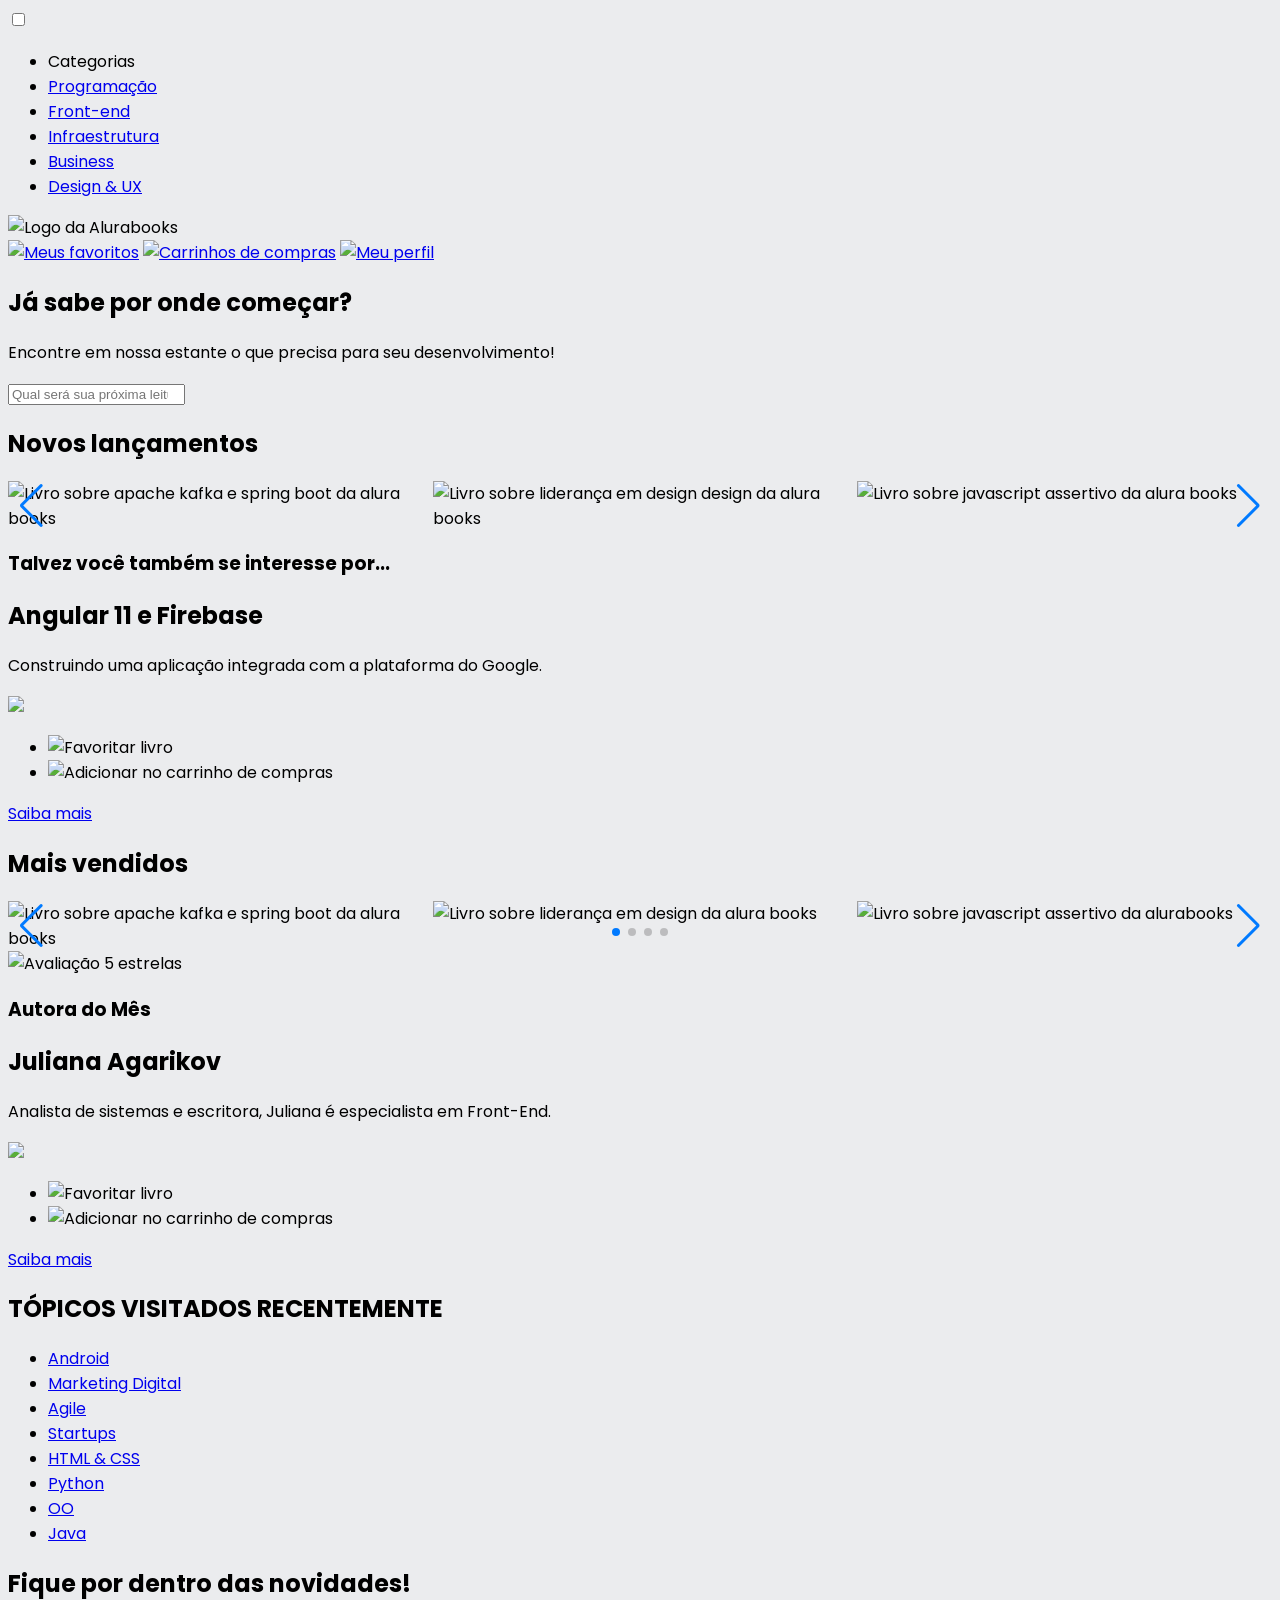
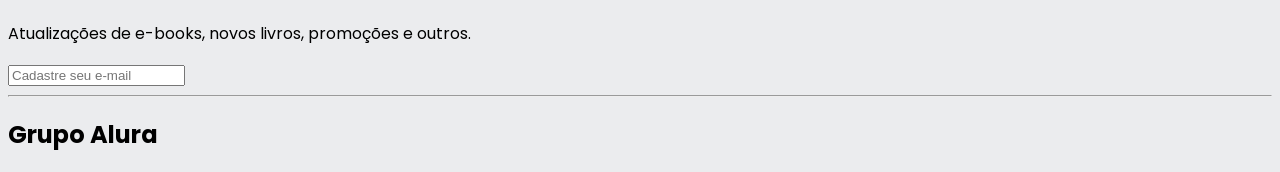
==== index.html @ b22db91e "Rename index (1).html to index.html" ====
<!DOCTYPE html>
<html>
 
<head>
  <meta charset="UTF-8">
  <meta name="viewport" content="width=device-width, initial-scale=1.0">
  <title>AluraBooks</title>
  <link rel="stylesheet" href="reset.css">
  <link rel="preconnect" href="https://fonts.googleapis.com">
  <link rel="preconnect" href="https://fonts.gstatic.com" crossorigin>
  <link href="https://fonts.googleapis.com/css2?family=Poppins:wght@300;400;500;700&display=swap" rel="stylesheet">
  <link rel="stylesheet" href="https://cdn.jsdelivr.net/npm/swiper@11/swiper-bundle.min.css" />
  <link rel="stylesheet" href="styles.css">
</head>

<body>
  <header class="cabeçalho">
    <div class="container">
      <input type="checkbox" id="menu" class="container__botao">
      <label for="menu">
        <span class="cabeçalho__menu-hamburguer container__imagem"></span>
      </label>
      <ul class="lista-menu">
        <li class="lista-menu__titulo">Categorias</li>
        <li class="lista-menu__item">
          <a href="#" class="lista-menu__link">Programação</a>
        </li>
        <li class="lista-menu__item">
          <a href="#" class="lista-menu__link">Front-end</a>
        </li>
        <li class="lista-menu__item">
          <a href="#" class="lista-menu__link">Infraestrutura</a>
        </li>
        <li class="lista-menu__item">
          <a href="#" class="lista-menu__link">Business</a>
        </li>
        <li class="lista-menu__item">
          <a href="#" class="lista-menu__link">Design & UX</a>
        </li>
      </ul>
      <img src="img/Logo.svg" alt="Logo da Alurabooks" class="container__imagem">
    </div>
    <div class="container">
      <a href="#"><img src="img/Favoritos.svg" alt="Meus favoritos" class="container__imagem"></a>
      <a href="#"><img src="img/Compras.svg" alt="Carrinhos de compras" class="container__imagem"></a>
      <a href="#"><img src="img/Usuario.svg" alt="Meu perfil" class="container__imagem"></a>
    </div>
  </header>

  <section class="banner">
    <h2 class="banner__titulo">Já sabe por onde começar?</h2>
    <p class="banner__texto">Encontre em nossa estante o que precisa para seu desenvolvimento!</p>
    <input type="search" class="banner__pesquisa" placeholder="Qual será sua próxima leitura?">
  </section>

  <section class="carrossel">
    <h2 class="carrossel__titulo">Novos lançamentos</h2>
    <!-- Slider main container -->
    <div class="swiper">
      <!-- Additional required wrapper -->
      <div class="swiper-wrapper">
        <!-- Slides -->
        <div class="swiper-slide"><img src="img/Apachekafka.svg"
            alt="Livro sobre apache kafka e spring boot da alura books"></div>
        <div class="swiper-slide"><img src="img/Liderança.svg"
            alt="Livro sobre liderança em design design da alura books"></div>
        <div class="swiper-slide"><img src="img/Javascript.svg" alt="Livro sobre javascript assertivo da alura books">
        </div>
        <div class="swiper-slide">
          <img src="img/Guia Front-end.svg" alt="Livro Guia front end" />
        </div>
        <div class="swiper-slide">
          <img src="img/Portugol.svg" alt="Livro sobre portugol" />
        </div>
        <div class="swiper-slide">
          <img src="img/Acessibilidade.svg" alt="Livro sobre acessibilidade" />
        </div>
      </div>

      <!-- If we need navigation buttons -->
      <div class="swiper-button-prev"></div>
      <div class="swiper-button-next"></div>

    </div>

    <div class="card">
      <div class="card__descrição">
        <div class="descrição">
          <h3 class="descrição__titulo">Talvez você também se interesse por...</h3>
          <h2 class="descrição__titulo-livro">Angular 11 e Firebase</h2>
          <p class="descrição__texto">
            Construindo uma aplicação integrada com a plataforma do Google.
          </p>
        </div>
        <img src="img/Angular.svg" class="descrição__imagem" />
      </div>
      <div class="card__botões">
        <ul class="botões">
          <li class="botões__item">
            <img src="img/Favoritos.svg" alt="Favoritar livro" />
          </li>
          <li class="botões__item">
            <img src="img/Compras.svg" alt="Adicionar no carrinho de compras" />
          </li>
        </ul>
        <a href="#" class="botões__ancora">Saiba mais</a>
      </div>
    </div>

  </section>

  <section class=”carrossel”>
    <h2 class="carrossel__titulo">Mais vendidos</h2>
    <div class="swiper">
      <!-- Additional required wrapper -->
      <!-- If we need pagination -->
      <div class="swiper-pagination"></div>

      <div class="swiper-wrapper">
        <!-- Slides -->
        <div class="swiper-slide"><img src="img/ApacheKafka.svg"
            alt="Livro sobre apache kafka e spring boot da alura books"></div>
        <div class="swiper-slide"><img src="img/Liderança.svg" alt="Livro sobre liderança em design da alura books">
        </div>
        <div class="swiper-slide"><img src="img/Javascript.svg" alt="Livro sobre javascript assertivo da alurabooks">
        </div>
        <div class="swiper-slide"><img src="img/Guia Front-end.svg" alt="Livro Guia front end"></div>
        <div class="swiper-slide"><img src="img/Portugol.svg" alt="Livro sobre portugol"></div>
        <div class="swiper-slide"><img src="img/Acessibilidade.svg" alt="livro sobre acessibilidade"></div>
      </div>

      <!-- If we need navigation buttons -->
      <div class="swiper-button-prev"></div>
      <div class="swiper-button-next"></div>
    </div>

    <div class="card">
      <!-- 1º linha -->
      <div class="card__descrição">
        <!-- 1º coluna -->
        <div class="descrição">
          <img src="img/Estrelinhas.svg" alt="Avaliação 5 estrelas">
          <h3 class="descrição__titulo">Autora do Mês</h3>
          <h2 class="descrição__titulo-livro">Juliana Agarikov</h2>
          <p class="descrição__texto">Analista de sistemas e escritora, Juliana é especialista em Front-End.
          </p>
        </div>
        <!-- 2º coluna -->
        <img src="img/Escritora.svg" class="descrição__imagem">
      </div>

      <!-- 2º linha -->
      <div class="card__botões">
        <!-- 1º coluna -->
        <ul class="botões">
          <li class="botões__item"><img src="img/Favoritos.svg" alt="Favoritar livro"></li>
          <li class="botões__item"><img src="img/Compras.svg" alt="Adicionar no carrinho de compras"></li>
        </ul>
        <!-- 2º coluna -->
        <a href="#" class="botões__ancora">Saiba mais</a>
      </div>
    </div>



  </section>

  <section class="tópicos">
    <h2 class="tópicos__titulo">TÓPICOS VISITADOS RECENTEMENTE</h2>
    <ul class="tópicos__lista">
      <li class="tópicos__item"><a href="#" class="tópicos__link">Android</a></li>
      <li class="tópicos__item">
        <a href="#" class="tópicos__link">Marketing Digital</a>
      </li>
      <li class="tópicos__item">
        <a href="#" class="tópicos__link">Agile</a>
      </li>
      <li class="tópicos__item">
        <a href="#" class="tópicos__link">Startups</a>
      </li>
      <li class="tópicos__item">
        <a href="#" class="tópicos__link">HTML & CSS</a>
      </li>
      <li class="tópicos__item">
        <a href="#" class="tópicos__link">Python</a>
      </li>
      <li class="tópicos__item">
        <a href="#" class="tópicos__link">OO</a>
      </li>
      <li class="tópicos__item">
        <a href="#" class="tópicos__link">Java</a>
      </li>
    </ul>
  </section>

  <section class="contato">
    <h2 class="contato__titulo">Fique por dentro das novidades!</h2>
    <p class="contato__texto">
      Atualizações de e-books, novos livros, promoções e outros.
    </p>
    <input type="email" placeholder="Cadastre seu e-mail" class="contato__email" />
  </section>

  <hr />

  <footer class="rodapé">
    <h2 class="rodapé__titulo">Grupo Alura</h2>
  </footer>

  <script src="https://cdn.jsdelivr.net/npm/swiper@11/swiper-bundle.min.js"></script>
  <script>
    const swiper = new Swiper(".swiper", {
      spaceBetween: 10,
      slidesPerView: 3,
      pagination: {
        el: ".swiper-pagination",
        type: "bullets",
      },
    });
  </script>
</body>

</html>
---- styles.css ----
@import url("styles/header.css");
@import url("styles/banner.css");
@import url("styles/carrossel.css");
@import url("styles/topicos.css");
@import url("styles/contato.css");
@import url("styles/rodapé.css");

:root {
    --cor-de-fundo: #EBECEE;
    --branco: #FFFFFF;
    --laranja: #EB9B00;
    --azul-degrade: linear-gradient(97.54deg, #002f52 35.49%, #326589 165.37%);
    --fonte-principal: "Poppins";
    --azul: #002F52;
}

body {
    background-color: var(--cor-de-fundo);
    font-family: var(--fonte-principal);
    font-size: 16px;
    font-weight: 400;
}
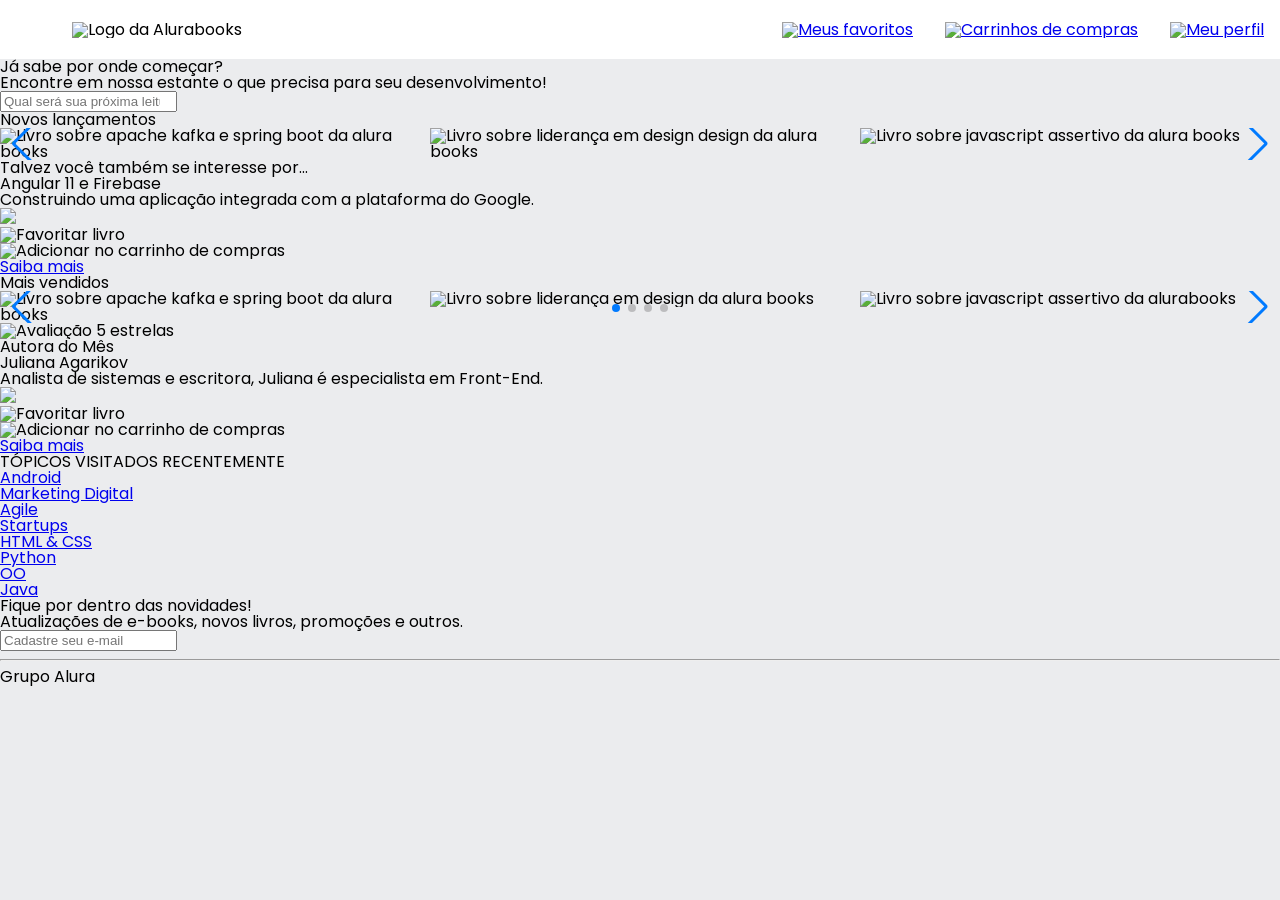
==== commit abde671b: "Atualizar o index.html" ====
--- a/index.html
+++ b/index.html
@@ -11,6 +11,7 @@
   <link href="https://fonts.googleapis.com/css2?family=Poppins:wght@300;400;500;700&display=swap" rel="stylesheet">
   <link rel="stylesheet" href="https://cdn.jsdelivr.net/npm/swiper@11/swiper-bundle.min.css" />
   <link rel="stylesheet" href="styles.css">
+<link rel="stylesheet" href="header.css">
 </head>
 
 <body>
--- a/header.css
+++ b/header.css
@@ -0,0 +1,59 @@
+.cabeçalho__menu-hamburguer {
+    width: 24px;
+    height: 24px;
+    display: inline-block;
+    background-image: url("../img/Menu.svg");
+    background-repeat: no-repeat;
+    background-position: center;
+} 
+
+.cabeçalho {
+    background-color: var(--branco);
+    display: flex;
+    justify-content: space-between;
+    align-items: center;
+    position: relative;
+}
+
+.container {
+    display: flex;
+    align-items: center;
+}
+
+.container__imagem {
+    padding: 1em;
+}
+
+.lista-menu {
+    display: none;
+    position: absolute;
+    top: 100%;
+    width: 60vw;
+}
+
+.container__botao:checked ~ .lista-menu {
+    display: block;
+}
+
+.lista-menu__titulo,
+.lista-menu__item {
+    padding: 1em;
+    background-color: var(--branco);
+}
+
+.lista-menu__titulo {
+    color: var(--laranja);
+    font-weight: 700;
+}
+
+.lista-menu__link {
+    background: var(--azul-degrade);
+    -webkit-background-clip: text;
+    -webkit-text-fill-color: transparent;
+    background-clip: text;
+    text-transform: uppercase;
+}
+
+.container__botao {
+    display: none;
+}
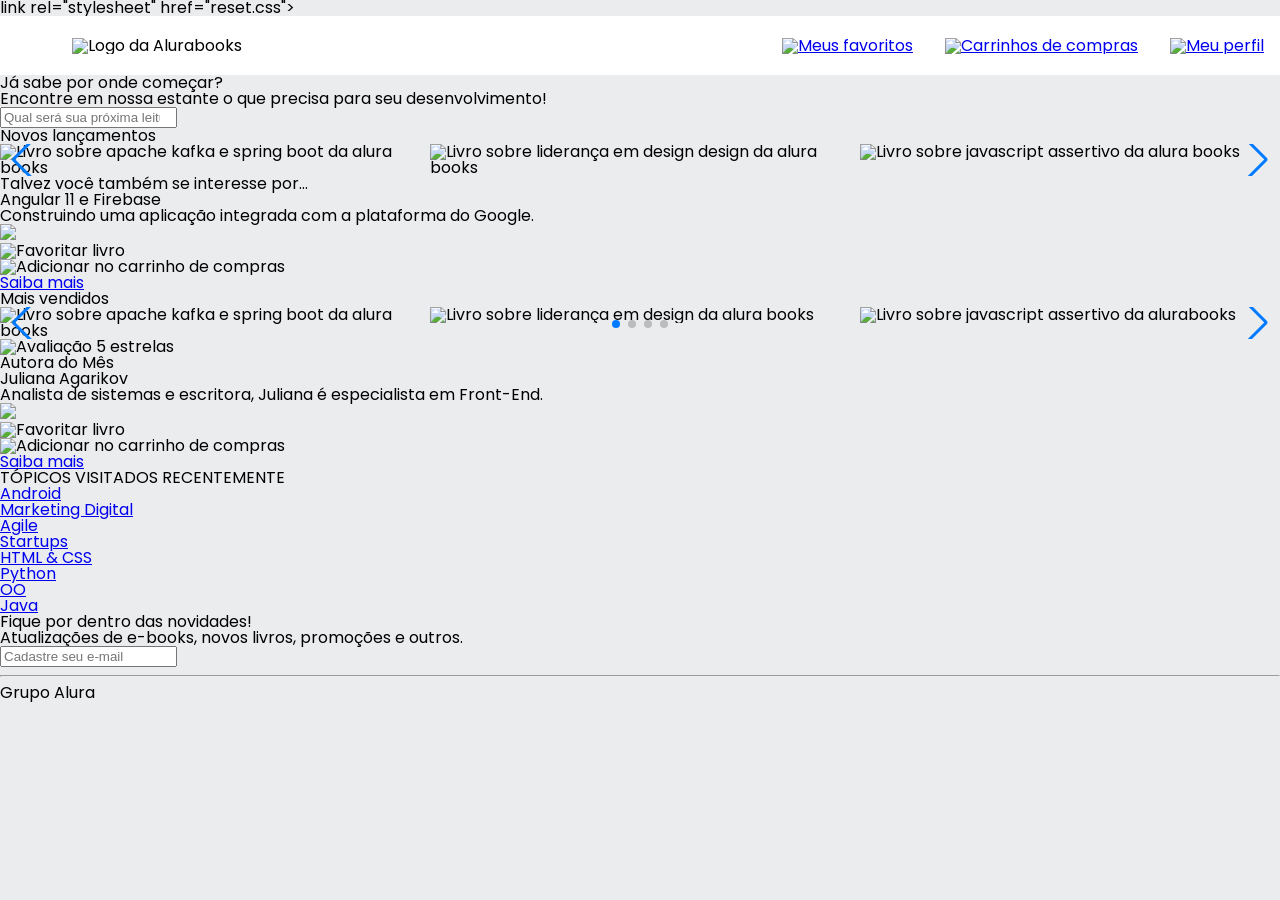
==== commit 3c4aea94: "Atualizar o index.html" ====
--- a/index.html
+++ b/index.html
@@ -12,6 +12,7 @@
   <link rel="stylesheet" href="https://cdn.jsdelivr.net/npm/swiper@11/swiper-bundle.min.css" />
   <link rel="stylesheet" href="styles.css">
 <link rel="stylesheet" href="header.css">
+link rel="stylesheet" href="reset.css">
 </head>
 
 <body>
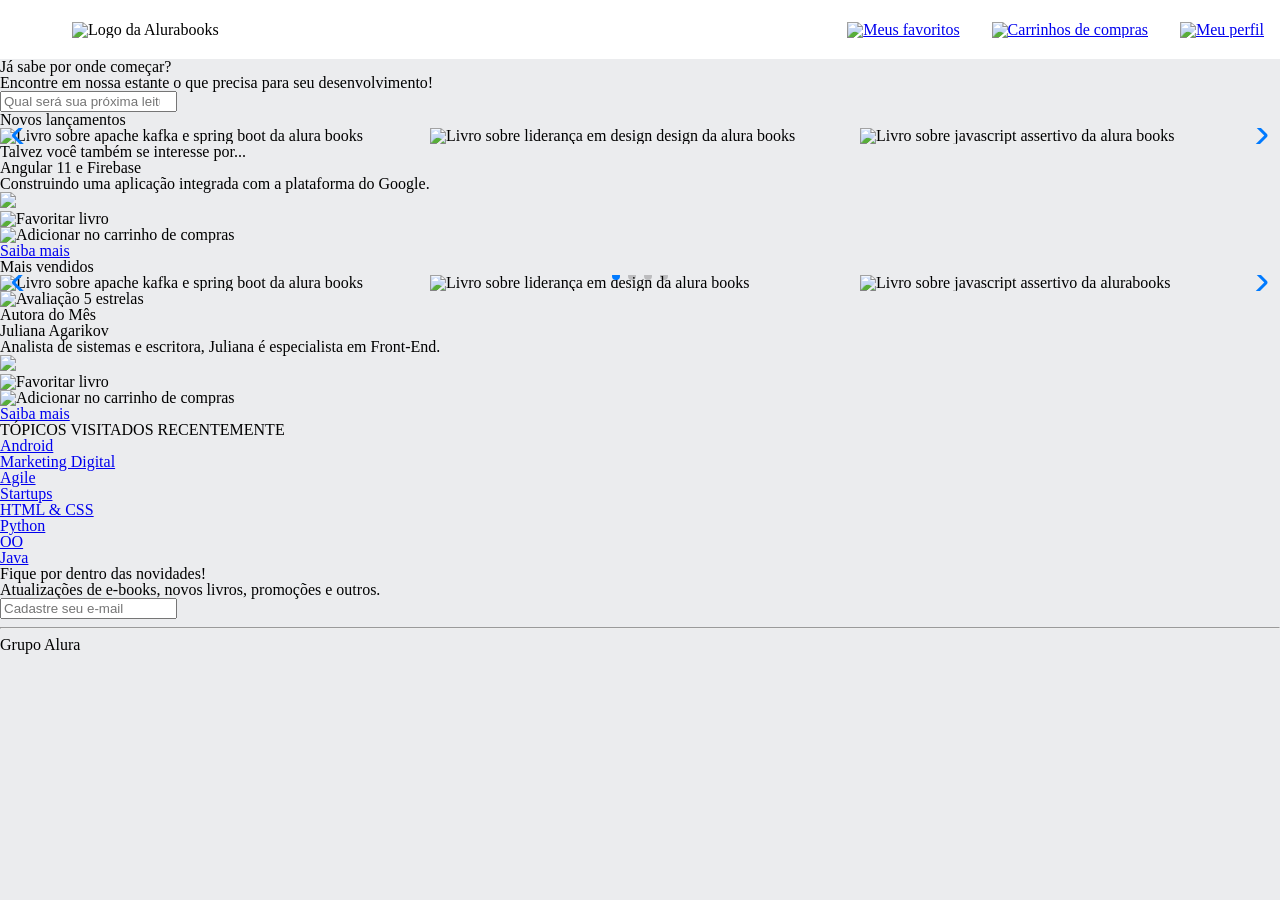
==== commit a2c4ea7a: "Atualizar o index.html" ====
--- a/index.html
+++ b/index.html
@@ -12,7 +12,7 @@
   <link rel="stylesheet" href="https://cdn.jsdelivr.net/npm/swiper@11/swiper-bundle.min.css" />
   <link rel="stylesheet" href="styles.css">
 <link rel="stylesheet" href="header.css">
-link rel="stylesheet" href="reset.css">
+<link rel="stylesheet" href="reset.css">
 </head>
 
 <body>
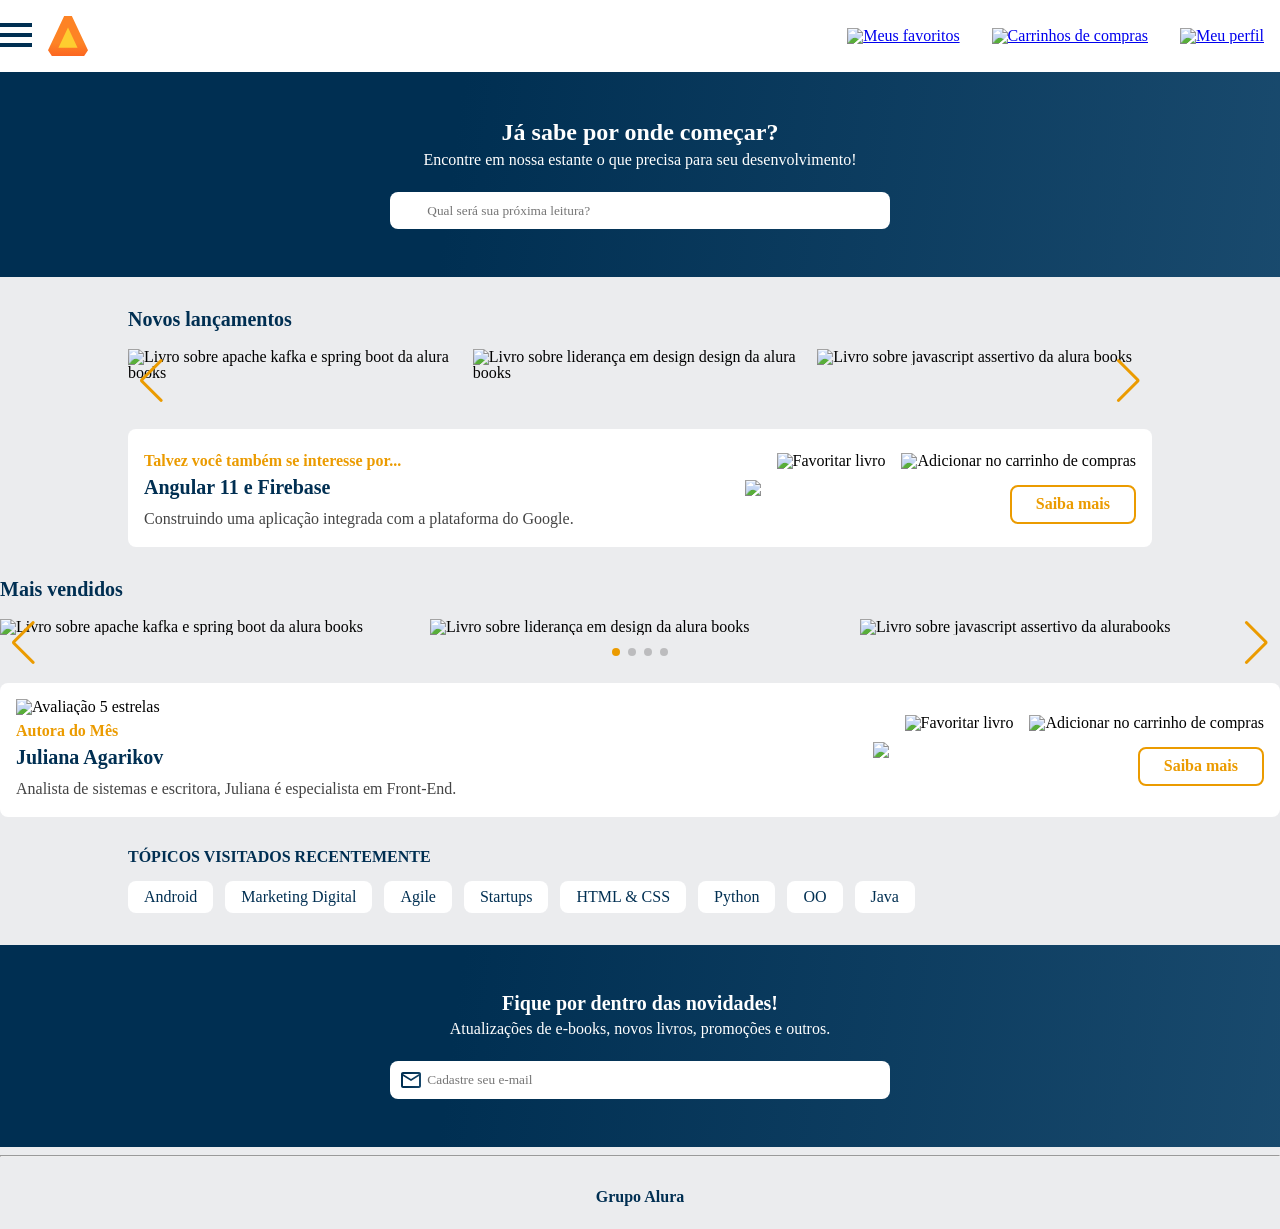
==== commit 667223f3: "Atualizar o index.html" ====
--- a/index.html
+++ b/index.html
@@ -40,7 +40,7 @@
           <a href="#" class="lista-menu__link">Design & UX</a>
         </li>
       </ul>
-      <img src="img/Logo.svg" alt="Logo da Alurabooks" class="container__imagem">
+      <img src="Logo.svg" alt="Logo da Alurabooks" class="container__imagem">
     </div>
     <div class="container">
       <a href="#"><img src="img/Favoritos.svg" alt="Meus favoritos" class="container__imagem"></a>
--- a/styles.css
+++ b/styles.css
@@ -1,22 +1,239 @@
-@import url("styles/header.css");
-@import url("styles/banner.css");
-@import url("styles/carrossel.css");
-@import url("styles/topicos.css");
-@import url("styles/contato.css");
-@import url("styles/rodapé.css");
-
-:root {
-    --cor-de-fundo: #EBECEE;
-    --branco: #FFFFFF;
-    --laranja: #EB9B00;
-    --azul-degrade: linear-gradient(97.54deg, #002f52 35.49%, #326589 165.37%);
-    --fonte-principal: "Poppins";
-    --azul: #002F52;
-}
-
-body {
-    background-color: var(--cor-de-fundo);
-    font-family: var(--fonte-principal);
-    font-size: 16px;
-    font-weight: 400;
-}+:root {
+  --cor-de-fundo: #EBECEE;
+  --branco: #FFFFFF;
+  --laranja: #EB9B00;
+  --azul-degrade: linear-gradient(97.54deg, #002f52 35.49%, #326589 165.37%);
+  --fonte-principal: "Poppins", sans-serif;
+  --azul: #002F52;
+}
+
+body {
+  background-color: var(--cor-de-fundo);
+  font-family: var(--fonte-principal);
+  font-size: 16px;
+  font-weight: 400;
+  line-height: 1.4;
+}
+
+*,
+*::before,
+*::after {
+  box-sizing: border-box;
+}
+
+img {
+  max-width: 100%;
+}
+
+/* ---------- Banner ---------- */
+.banner {
+  background: var(--azul-degrade);
+  color: var(--branco);
+  text-align: center;
+  padding: 2em 1em;
+}
+
+.banner__titulo {
+  font-size: 1.5em;
+  font-weight: 700;
+}
+
+.banner__texto {
+  margin: 0.5em 0 1.5em;
+}
+
+.banner__pesquisa {
+  width: 100%;
+  max-width: 500px;
+  padding: 0.8em 1em 0.8em 2.8em;
+  border: none;
+  border-radius: 8px;
+  background: var(--branco) url("Lupa.svg") no-repeat 0.8em center;
+  font-family: inherit;
+}
+
+/* ---------- Carrossel ---------- */
+.carrossel {
+  padding: 1.5em 1em;
+}
+
+.carrossel__titulo {
+  color: var(--azul);
+  font-size: 1.25em;
+  font-weight: 700;
+  margin-bottom: 1em;
+}
+
+.swiper {
+  padding-bottom: 2em;
+}
+
+.swiper-slide img {
+  width: 100%;
+  display: block;
+}
+
+.swiper-button-prev,
+.swiper-button-next {
+  color: var(--laranja);
+}
+
+.swiper-pagination-bullet-active {
+  background: var(--laranja);
+}
+
+/* ---------- Card ---------- */
+.card {
+  background-color: var(--branco);
+  border-radius: 8px;
+  padding: 1em;
+  margin-top: 1em;
+  display: grid;
+  gap: 1em;
+}
+
+.card__descrição {
+  display: grid;
+  grid-template-columns: 1fr auto;
+  gap: 1em;
+  align-items: center;
+}
+
+.descrição__titulo {
+  color: var(--laranja);
+  font-weight: 700;
+  margin: 0.5em 0;
+}
+
+.descrição__titulo-livro {
+  color: var(--azul);
+  font-size: 1.25em;
+  font-weight: 700;
+  margin-bottom: 0.5em;
+}
+
+.descrição__texto {
+  color: #444;
+  line-height: 1.5;
+}
+
+.descrição__imagem {
+  max-width: 120px;
+}
+
+.card__botões {
+  display: flex;
+  justify-content: space-between;
+  align-items: center;
+  gap: 1em;
+}
+
+.botões {
+  display: flex;
+  gap: 1em;
+}
+
+.botões__item {
+  list-style: none;
+}
+
+.botões__ancora {
+  color: var(--laranja);
+  border: 2px solid var(--laranja);
+  border-radius: 8px;
+  padding: 0.6em 1.5em;
+  font-weight: 700;
+  text-decoration: none;
+}
+
+/* ---------- Tópicos ---------- */
+.tópicos {
+  padding: 1.5em 1em;
+}
+
+.tópicos__titulo {
+  color: var(--azul);
+  font-size: 1em;
+  font-weight: 700;
+  margin-bottom: 1em;
+}
+
+.tópicos__lista {
+  display: flex;
+  flex-wrap: wrap;
+  gap: 0.75em;
+}
+
+.tópicos__item {
+  list-style: none;
+}
+
+.tópicos__link {
+  display: block;
+  background-color: var(--branco);
+  color: var(--azul);
+  border-radius: 8px;
+  padding: 0.5em 1em;
+  text-decoration: none;
+}
+
+/* ---------- Contato ---------- */
+.contato {
+  background: var(--azul-degrade);
+  color: var(--branco);
+  text-align: center;
+  padding: 2em 1em;
+}
+
+.contato__titulo {
+  font-size: 1.25em;
+  font-weight: 700;
+}
+
+.contato__texto {
+  margin: 0.5em 0 1.5em;
+}
+
+.contato__email {
+  width: 100%;
+  max-width: 500px;
+  padding: 0.8em 1em 0.8em 2.8em;
+  border: none;
+  border-radius: 8px;
+  background: var(--branco) url("Email.svg") no-repeat 0.8em center;
+  font-family: inherit;
+}
+
+/* ---------- Rodapé ---------- */
+.rodapé {
+  padding: 1.5em 1em;
+  text-align: center;
+}
+
+.rodapé__titulo {
+  color: var(--azul);
+  font-weight: 700;
+}
+
+/* ---------- Desktop ---------- */
+@media (min-width: 1024px) {
+  .banner,
+  .contato {
+    padding: 3em 10%;
+  }
+
+  .carrossel,
+  .tópicos {
+    padding: 2em 10%;
+  }
+
+  .card {
+    grid-template-columns: 1fr auto;
+    align-items: center;
+  }
+
+  .card__botões {
+    flex-direction: column;
+    align-items: flex-end;
+  }
+}
--- a/header.css
+++ b/header.css
@@ -1,59 +1,60 @@
-.cabeçalho__menu-hamburguer {
-    width: 24px;
-    height: 24px;
-    display: inline-block;
-    background-image: url("../img/Menu.svg");
-    background-repeat: no-repeat;
-    background-position: center;
-} 
-
-.cabeçalho {
-    background-color: var(--branco);
-    display: flex;
-    justify-content: space-between;
-    align-items: center;
-    position: relative;
-}
-
-.container {
-    display: flex;
-    align-items: center;
-}
-
-.container__imagem {
-    padding: 1em;
-}
-
-.lista-menu {
-    display: none;
-    position: absolute;
-    top: 100%;
-    width: 60vw;
-}
-
-.container__botao:checked ~ .lista-menu {
-    display: block;
-}
-
-.lista-menu__titulo,
-.lista-menu__item {
-    padding: 1em;
-    background-color: var(--branco);
-}
-
-.lista-menu__titulo {
-    color: var(--laranja);
-    font-weight: 700;
-}
-
-.lista-menu__link {
-    background: var(--azul-degrade);
-    -webkit-background-clip: text;
-    -webkit-text-fill-color: transparent;
-    background-clip: text;
-    text-transform: uppercase;
-}
-
-.container__botao {
-    display: none;
-}+.cabeçalho__menu-hamburguer {
+  width: 24px;
+  height: 24px;
+  display: inline-block;
+  background-image: url("Menu.svg");
+  background-repeat: no-repeat;
+  background-position: center;
+}
+
+.cabeçalho {
+  background-color: var(--branco);
+  display: flex;
+  justify-content: space-between;
+  align-items: center;
+  position: relative;
+}
+
+.container {
+  display: flex;
+  align-items: center;
+}
+
+.container__imagem {
+  padding: 1em;
+}
+
+.lista-menu {
+  display: none;
+  position: absolute;
+  top: 100%;
+  width: 60vw;
+  z-index: 10;
+}
+
+.container__botao:checked ~ .lista-menu {
+  display: block;
+}
+
+.lista-menu__titulo,
+.lista-menu__item {
+  padding: 1em;
+  background-color: var(--branco);
+}
+
+.lista-menu__titulo {
+  color: var(--laranja);
+  font-weight: 700;
+}
+
+.lista-menu__link {
+  background: var(--azul-degrade);
+  -webkit-background-clip: text;
+  -webkit-text-fill-color: transparent;
+  background-clip: text;
+  text-transform: uppercase;
+}
+
+.container__botao {
+  display: none;
+}
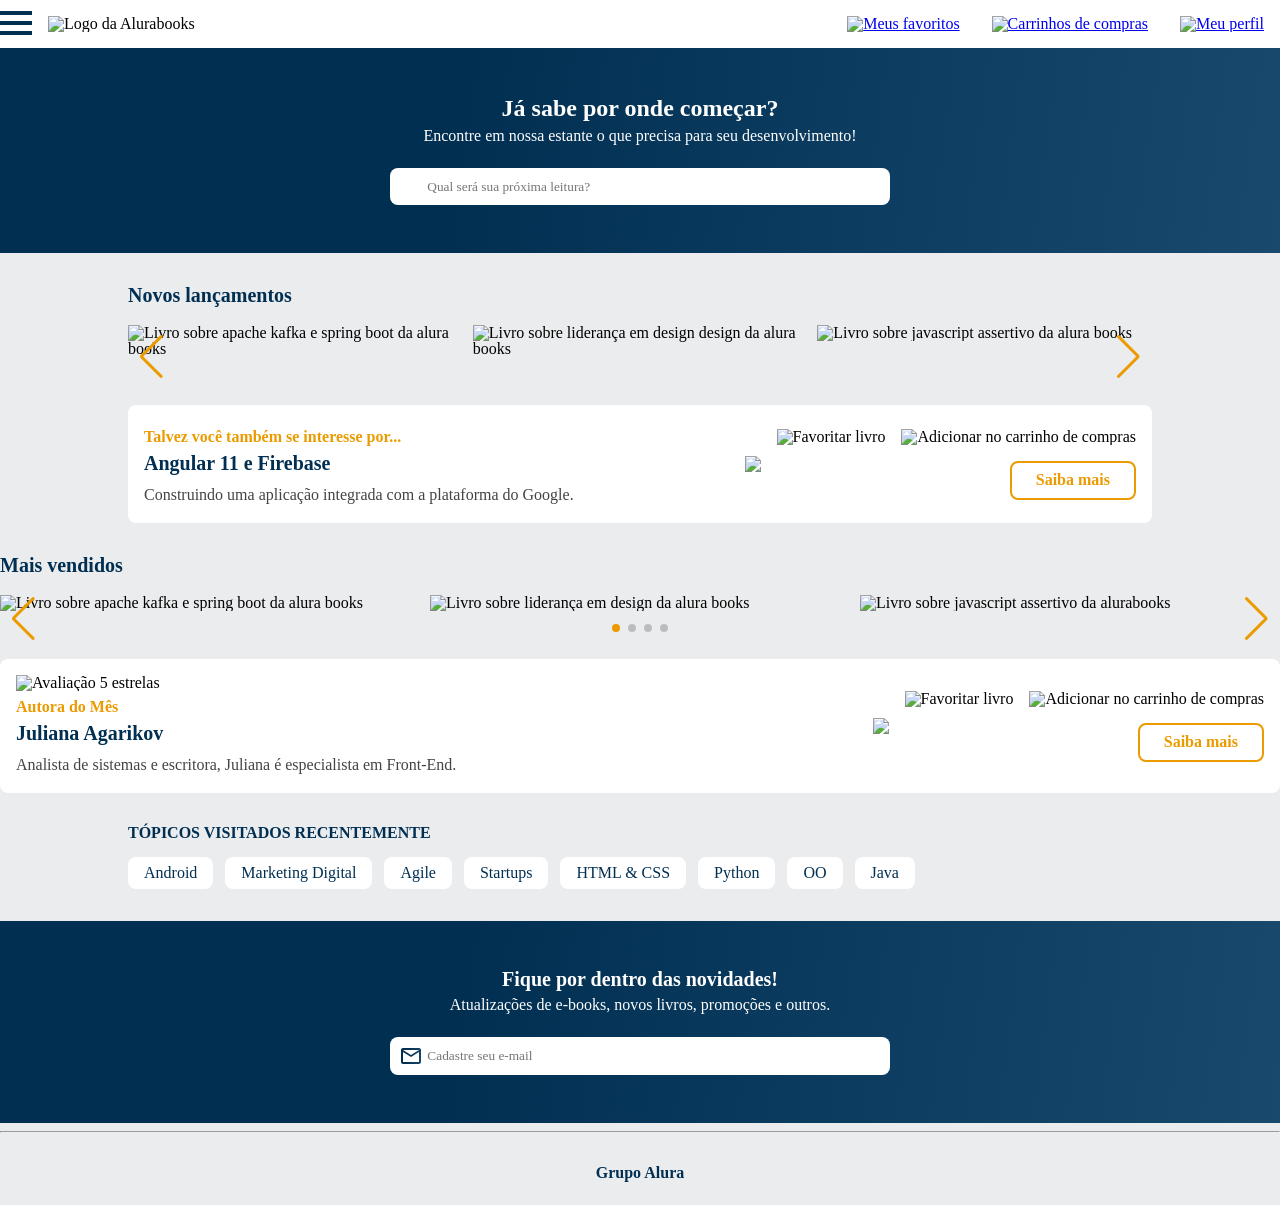
==== commit f62b600a: "Atualizar o index.html" ====
--- a/index.html
+++ b/index.html
@@ -40,7 +40,7 @@
           <a href="#" class="lista-menu__link">Design & UX</a>
         </li>
       </ul>
-      <img src="Logo.svg" alt="Logo da Alurabooks" class="container__imagem">
+      <img src="https://chatgpt.com/s/m_6ac92148d9548191a201bf0661ced662" alt="Logo da Alurabooks" class="container__imagem">
     </div>
     <div class="container">
       <a href="#"><img src="img/Favoritos.svg" alt="Meus favoritos" class="container__imagem"></a>
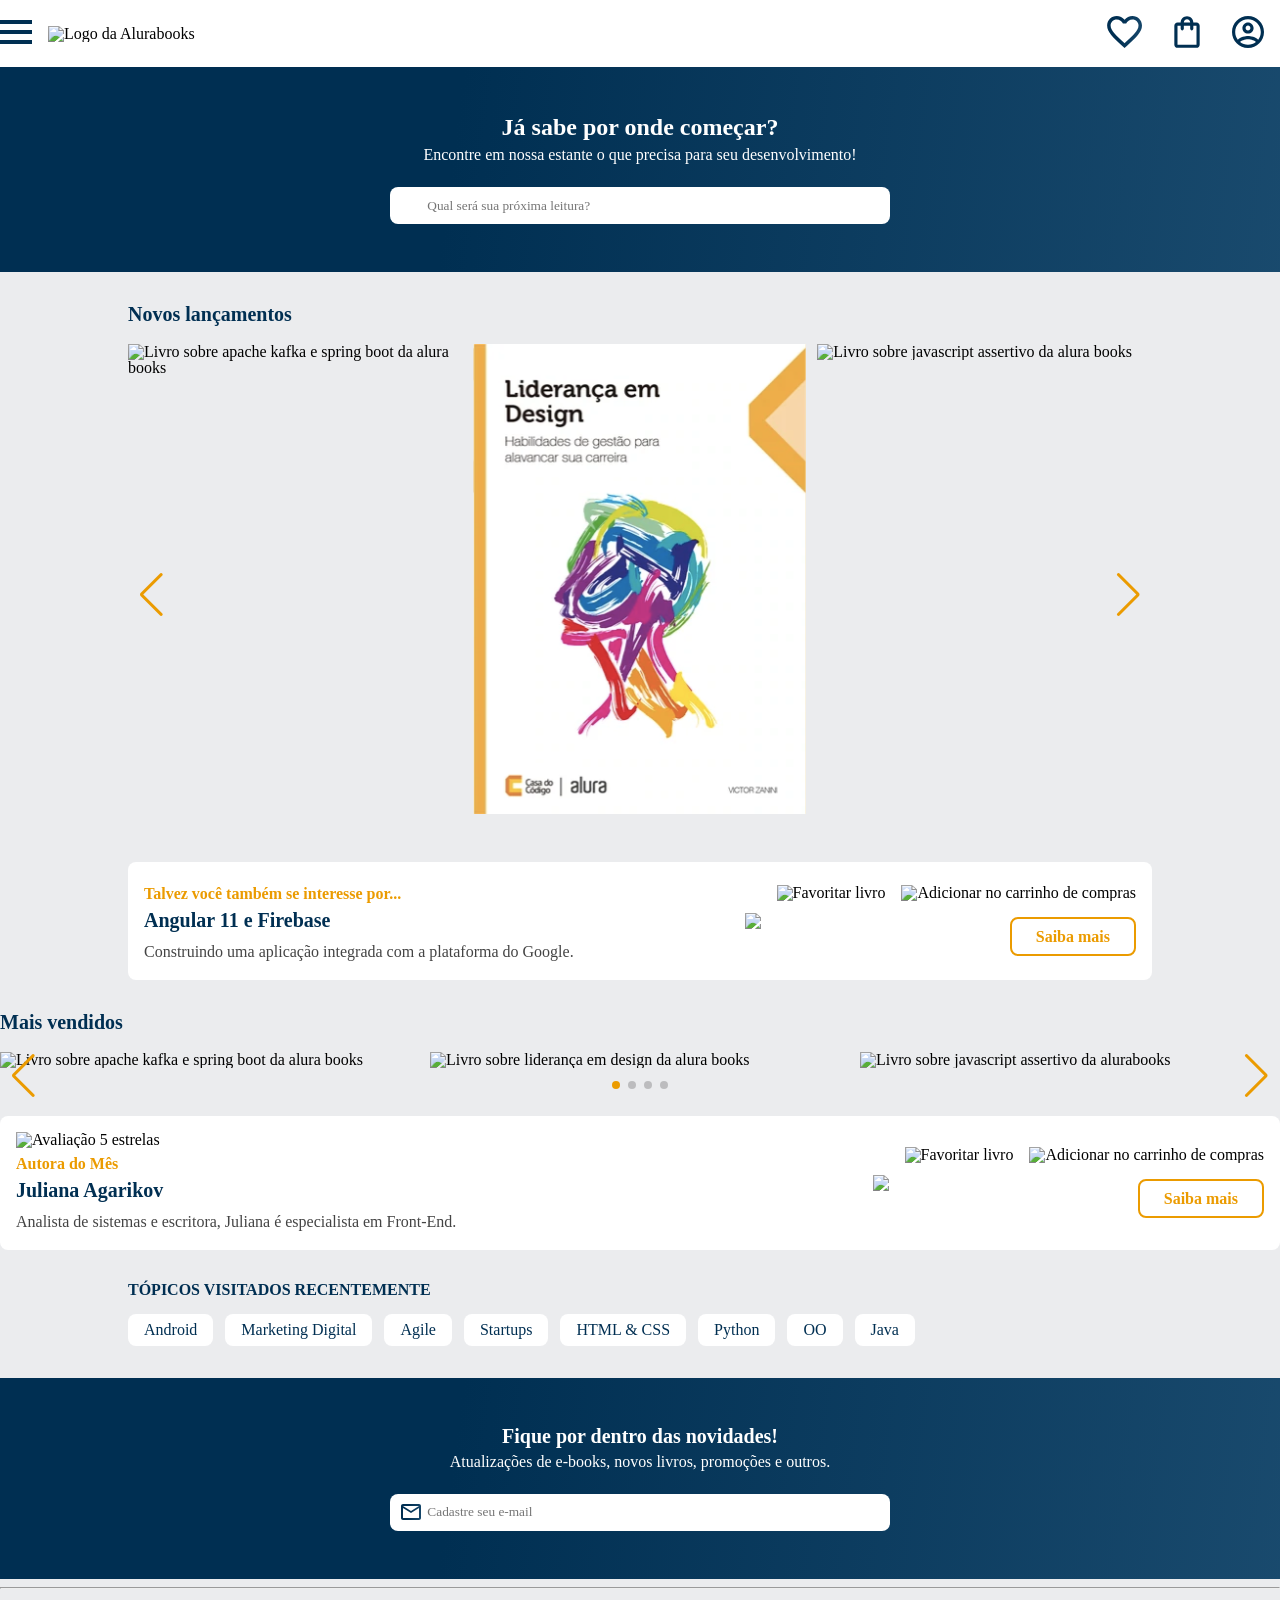
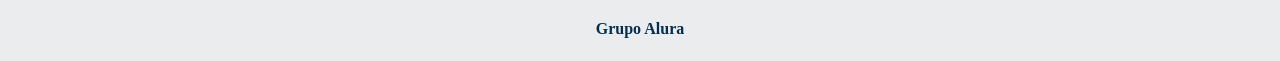
==== commit e28bec6a: "Atualizar o index.html" ====
--- a/index.html
+++ b/index.html
@@ -43,9 +43,9 @@
       <img src="https://chatgpt.com/s/m_6ac92148d9548191a201bf0661ced662" alt="Logo da Alurabooks" class="container__imagem">
     </div>
     <div class="container">
-      <a href="#"><img src="img/Favoritos.svg" alt="Meus favoritos" class="container__imagem"></a>
-      <a href="#"><img src="img/Compras.svg" alt="Carrinhos de compras" class="container__imagem"></a>
-      <a href="#"><img src="img/Usuario.svg" alt="Meu perfil" class="container__imagem"></a>
+      <a href="#"><img src="Favoritos.svg" alt="Meus favoritos" class="container__imagem"></a>
+      <a href="#"><img src="Compras.svg" alt="Carrinhos de compras" class="container__imagem"></a>
+      <a href="#"><img src="Usuario.svg" alt="Meu perfil" class="container__imagem"></a>
     </div>
   </header>
 
@@ -62,9 +62,9 @@
       <!-- Additional required wrapper -->
       <div class="swiper-wrapper">
         <!-- Slides -->
-        <div class="swiper-slide"><img src="img/Apachekafka.svg"
+        <div class="swiper-slide"><img src="Apachekafka.svg"
             alt="Livro sobre apache kafka e spring boot da alura books"></div>
-        <div class="swiper-slide"><img src="img/Liderança.svg"
+        <div class="swiper-slide"><img src="Liderança.svg"
             alt="Livro sobre liderança em design design da alura books"></div>
         <div class="swiper-slide"><img src="img/Javascript.svg" alt="Livro sobre javascript assertivo da alura books">
         </div>
